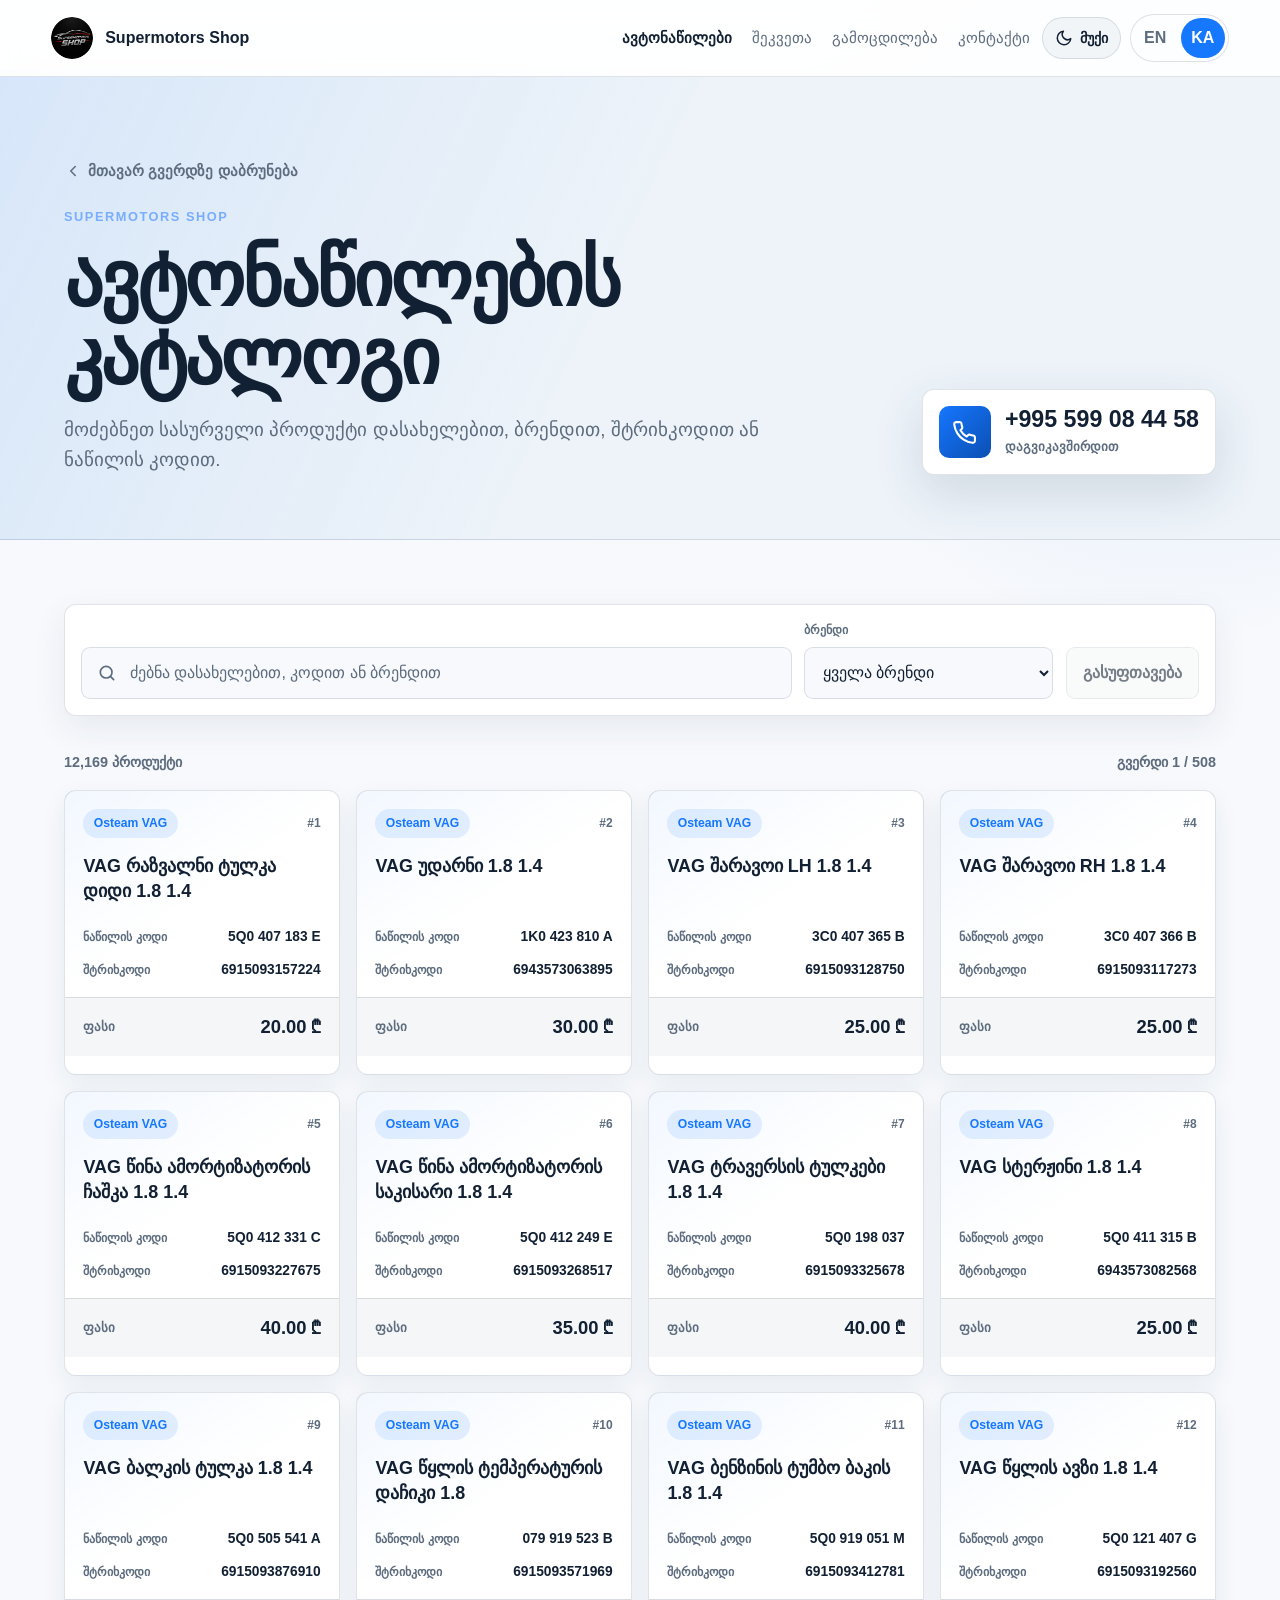
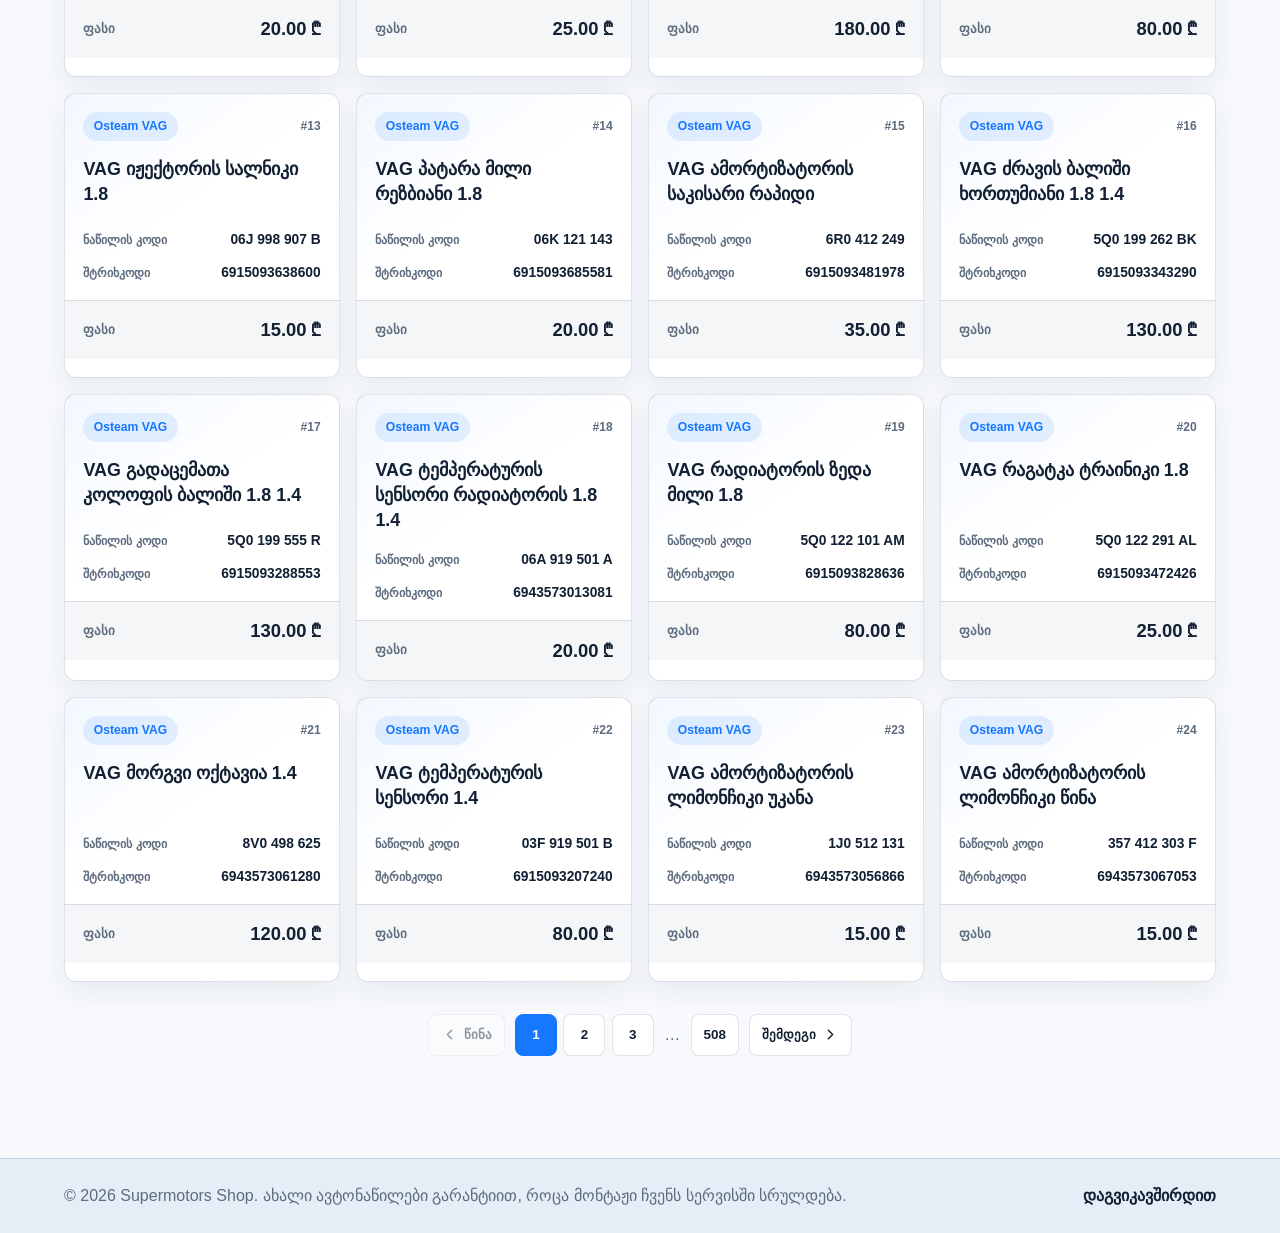
==== products.html @ 0eb0683d "Link service sections to products page" ====
<!DOCTYPE html>
<html lang="ka">
  <head>
    <meta charset="UTF-8" />
    <meta name="viewport" content="width=device-width, initial-scale=1.0" />
    <title>ავტონაწილები | Supermotors Shop</title>
    <meta
      name="description"
      content="Supermotors Shop-ის ავტონაწილების კატალოგი — მოძებნეთ პროდუქტი დასახელებით, ბრენდით, შტრიხკოდით ან ნაწილის კოდით."
    />
    <script>
      try {
        if (localStorage.getItem("supermotors-theme") === "dark") {
          document.documentElement.dataset.theme = "dark";
        }
      } catch (error) {
        // Bright mode remains the default when storage is unavailable.
      }
    </script>
    <link rel="stylesheet" href="style.css?v=8" />
    <link rel="stylesheet" href="products.css?v=1" />
    <link rel="icon" href="mnt/data/shop.png" />
  </head>
  <body class="products-body">
    <header class="site-header" aria-label="Primary navigation">
      <a class="brand" href="index.html#top" aria-label="Supermotors Shop home">
        <img src="mnt/data/shop.png" alt="Supermotors Shop logo" />
        <span>Supermotors Shop</span>
      </a>

      <nav class="nav-links" aria-label="Page sections">
        <a class="is-current" href="products.html" data-i18n="navServices" aria-current="page">Auto Parts</a>
        <a href="index.html#order" data-i18n="navOrder">How to Order</a>
        <a href="index.html#experience" data-i18n="navExperience">Experience</a>
        <a href="index.html#contact" data-i18n="navContact">Contact</a>
      </nav>

      <div class="header-controls">
        <button class="theme-toggle" type="button" aria-label="Switch to dark mode" aria-pressed="false">
          <svg class="theme-icon theme-icon-moon" aria-hidden="true" viewBox="0 0 24 24">
            <path d="M21 12.8A9 9 0 1 1 11.2 3a7 7 0 0 0 9.8 9.8Z" />
          </svg>
          <svg class="theme-icon theme-icon-sun" aria-hidden="true" viewBox="0 0 24 24">
            <circle cx="12" cy="12" r="4" />
            <path d="M12 2v2M12 20v2M4.93 4.93l1.42 1.42M17.66 17.66l1.41 1.41M2 12h2M20 12h2M4.93 19.07l1.42-1.41M17.66 6.34l1.41-1.41" />
          </svg>
          <span class="theme-toggle-label">Dark</span>
        </button>

        <div class="language-switcher" aria-label="Language switcher">
          <button class="lang-btn" type="button" data-lang="en" aria-pressed="false">EN</button>
          <button class="lang-btn is-active" type="button" data-lang="ka" aria-pressed="true">KA</button>
        </div>
      </div>
    </header>

    <main id="top" class="products-main">
      <section class="products-intro" aria-labelledby="products-title">
        <div class="products-intro-copy">
          <a class="products-back" href="index.html#top">
            <svg aria-hidden="true" viewBox="0 0 24 24">
              <path d="m15 18-6-6 6-6" />
            </svg>
            მთავარ გვერდზე დაბრუნება
          </a>
          <p class="section-kicker">Supermotors Shop</p>
          <h1 id="products-title">ავტონაწილების კატალოგი</h1>
          <p>მოძებნეთ სასურველი პროდუქტი დასახელებით, ბრენდით, შტრიხკოდით ან ნაწილის კოდით.</p>
        </div>

        <a class="catalog-summary" href="tel:+995599084458" aria-label="დარეკეთ ნომერზე +995 599 08 44 58">
          <span class="catalog-summary-icon">
            <svg aria-hidden="true" viewBox="0 0 24 24">
              <path d="M22 16.92v3a2 2 0 0 1-2.18 2 19.8 19.8 0 0 1-8.63-3.07 19.5 19.5 0 0 1-6-6A19.8 19.8 0 0 1 2.12 4.2 2 2 0 0 1 4.11 2h3a2 2 0 0 1 2 1.72c.13.96.36 1.9.68 2.8a2 2 0 0 1-.45 2.11L8.09 9.88a16 16 0 0 0 6 6l1.25-1.25a2 2 0 0 1 2.11-.45c.9.32 1.84.55 2.8.68A2 2 0 0 1 22 16.92Z" />
            </svg>
          </span>
          <span>
            <strong>+995 599 08 44 58</strong>
            <small>დაგვიკავშირდით</small>
          </span>
        </a>
      </section>

      <section class="catalog-section" aria-label="ავტონაწილების სია">
        <div class="catalog-toolbar">
          <label class="catalog-search" for="product-search">
            <svg aria-hidden="true" viewBox="0 0 24 24">
              <circle cx="11" cy="11" r="7" />
              <path d="m20 20-4-4" />
            </svg>
            <input
              id="product-search"
              type="search"
              placeholder="ძებნა დასახელებით, კოდით ან ბრენდით"
              autocomplete="off"
              disabled
            />
          </label>

          <label class="catalog-filter" for="brand-filter">
            <span>ბრენდი</span>
            <select id="brand-filter" disabled>
              <option value="">ყველა ბრენდი</option>
            </select>
          </label>

          <button id="clear-filters" class="clear-filters" type="button" disabled>გასუფთავება</button>
        </div>

        <div id="catalog-error" class="catalog-message catalog-error" role="alert" hidden></div>

        <div class="catalog-results-bar">
          <p id="catalog-status" aria-live="polite">მარაგის ჩატვირთვა...</p>
          <p id="catalog-page-status"></p>
        </div>

        <div id="products-grid" class="products-grid" aria-live="polite" aria-busy="true"></div>

        <div id="catalog-empty" class="catalog-empty" hidden>
          <svg aria-hidden="true" viewBox="0 0 24 24">
            <circle cx="11" cy="11" r="7" />
            <path d="m20 20-4-4" />
          </svg>
          <h2>პროდუქტი ვერ მოიძებნა</h2>
          <p>შეცვალეთ საძიებო სიტყვა ან ბრენდის ფილტრი.</p>
        </div>

        <nav class="catalog-pagination" aria-label="კატალოგის გვერდები">
          <button id="previous-page" type="button" disabled>
            <svg aria-hidden="true" viewBox="0 0 24 24"><path d="m15 18-6-6 6-6" /></svg>
            წინა
          </button>
          <div id="page-numbers" class="page-numbers"></div>
          <button id="next-page" type="button" disabled>
            შემდეგი
            <svg aria-hidden="true" viewBox="0 0 24 24"><path d="m9 18 6-6-6-6" /></svg>
          </button>
        </nav>
      </section>
    </main>

    <footer class="site-footer products-footer">
      <p>&copy; <span id="year"></span> Supermotors Shop. <span data-i18n="footerText">Brand new auto parts with guarantee when installed by our service.</span></p>
      <a href="tel:+995599084458" data-i18n="callNow">Call for Parts</a>
    </footer>

    <a class="mobile-call-bar" href="tel:+995599084458">
      <svg aria-hidden="true" viewBox="0 0 24 24">
        <path d="M22 16.92v3a2 2 0 0 1-2.18 2 19.8 19.8 0 0 1-8.63-3.07 19.5 19.5 0 0 1-6-6A19.8 19.8 0 0 1 2.12 4.2 2 2 0 0 1 4.11 2h3a2 2 0 0 1 2 1.72c.13.96.36 1.9.68 2.8a2 2 0 0 1-.45 2.11L8.09 9.88a16 16 0 0 0 6 6l1.25-1.25a2 2 0 0 1 2.11-.45c.9.32 1.84.55 2.8.68A2 2 0 0 1 22 16.92Z" />
      </svg>
      <span data-i18n="stickyCall">Call Supermotors Shop</span>
    </a>

    <script src="script.js?v=15"></script>
    <script src="vendor/xlsx.full.min.js"></script>
    <script src="products.js?v=3"></script>
  </body>
</html>
---- style.css ----
:root {
  color-scheme: light;
  --bg: #f7f9fc;
  --bg-soft: #edf3f9;
  --panel: #ffffff;
  --panel-light: #e3ebf5;
  --text: #122033;
  --muted: #5d6c7e;
  --line: rgba(19, 43, 72, 0.13);
  --header-bg: rgba(255, 255, 255, 0.88);
  --surface-subtle: rgba(19, 43, 72, 0.045);
  --surface-raised: rgba(255, 255, 255, 0.92);
  --service-card-top: rgba(255, 255, 255, 0.98);
  --service-card-bottom: rgba(236, 242, 249, 0.96);
  --order-gradient-top: rgba(247, 249, 252, 0.98);
  --order-gradient-bottom: rgba(231, 238, 247, 0.98);
  --contact-gradient-top: rgba(247, 249, 252, 0.65);
  --contact-gradient-bottom: #edf3f9;
  --footer-bg: #e5edf6;
  --blue: #1677ff;
  --blue-dark: #0b4fb3;
  --red: #e21d2f;
  --white: #ffffff;
  --shadow: 0 18px 50px rgba(34, 57, 84, 0.14);
}

:root[data-theme="dark"] {
  color-scheme: dark;
  --bg: #08111d;
  --bg-soft: #101b2a;
  --panel: #142235;
  --panel-light: #1c2f48;
  --text: #f5f8fc;
  --muted: #aeb9c7;
  --line: rgba(255, 255, 255, 0.12);
  --header-bg: rgba(8, 17, 29, 0.86);
  --surface-subtle: rgba(255, 255, 255, 0.055);
  --surface-raised: rgba(255, 255, 255, 0.06);
  --service-card-top: rgba(28, 47, 72, 0.9);
  --service-card-bottom: rgba(16, 27, 42, 0.95);
  --order-gradient-top: rgba(8, 17, 29, 0.98);
  --order-gradient-bottom: rgba(16, 27, 42, 0.98);
  --contact-gradient-top: rgba(8, 17, 29, 0.6);
  --contact-gradient-bottom: rgba(8, 17, 29, 1);
  --footer-bg: #050a12;
  --shadow: 0 18px 50px rgba(0, 0, 0, 0.3);
}

* {
  box-sizing: border-box;
}

html {
  scroll-behavior: smooth;
}

body {
  margin: 0;
  overflow-x: hidden;
  background: var(--bg);
  color: var(--text);
  font-family: Inter, "Noto Sans Georgian", "Segoe UI", Arial, sans-serif;
  line-height: 1.6;
  transition: background-color 220ms ease, color 220ms ease;
}

img,
video {
  display: block;
  max-width: 100%;
}

a {
  color: inherit;
  text-decoration: none;
}

svg {
  fill: none;
  stroke: currentColor;
  stroke-linecap: round;
  stroke-linejoin: round;
  stroke-width: 2;
}

.site-header {
  position: fixed;
  top: 0;
  left: 0;
  right: 0;
  z-index: 20;
  display: grid;
  grid-template-columns: 1fr auto;
  gap: 0.75rem;
  align-items: center;
  padding: 0.85rem clamp(1rem, 4vw, 4rem);
  background: var(--header-bg);
  border-bottom: 1px solid var(--line);
  backdrop-filter: blur(18px);
}

.brand {
  display: inline-flex;
  align-items: center;
  gap: 0.75rem;
  min-width: 0;
  font-weight: 800;
  letter-spacing: 0;
}

.brand img {
  width: 42px;
  height: 42px;
  border-radius: 50%;
  object-fit: cover;
}

.brand span {
  overflow: hidden;
  text-overflow: ellipsis;
  white-space: nowrap;
}

.nav-links {
  display: none;
  align-items: center;
  gap: 1.25rem;
  color: var(--muted);
  font-size: 0.95rem;
}

.nav-links a:hover,
.nav-links a:focus-visible {
  color: var(--text);
}

.header-controls {
  display: inline-flex;
  align-items: center;
  justify-content: flex-end;
  gap: 0.55rem;
}

.theme-toggle {
  display: inline-flex;
  min-height: 42px;
  align-items: center;
  justify-content: center;
  gap: 0.45rem;
  border: 1px solid var(--line);
  border-radius: 999px;
  padding: 0.45rem 0.75rem;
  background: var(--surface-subtle);
  color: var(--text);
  cursor: pointer;
  font: inherit;
  font-size: 0.88rem;
  font-weight: 850;
}

.theme-toggle:hover,
.theme-toggle:focus-visible {
  border-color: rgba(22, 119, 255, 0.5);
  background: rgba(22, 119, 255, 0.1);
}

.theme-icon {
  width: 18px;
  height: 18px;
}

.theme-icon-sun {
  display: none;
}

:root[data-theme="dark"] .theme-icon-moon {
  display: none;
}

:root[data-theme="dark"] .theme-icon-sun {
  display: block;
}

.language-switcher {
  display: inline-flex;
  align-items: center;
  gap: 0.25rem;
  padding: 0.2rem;
  border: 1px solid var(--line);
  border-radius: 999px;
  background: rgba(255, 255, 255, 0.06);
}

.lang-btn {
  min-width: 42px;
  border: 0;
  border-radius: 999px;
  padding: 0.45rem 0.65rem;
  color: var(--muted);
  background: transparent;
  cursor: pointer;
  font: inherit;
  font-weight: 800;
}

.lang-btn.is-active {
  color: var(--white);
  background: var(--blue);
}

.hero {
  position: relative;
  min-height: 100svh;
  overflow: hidden;
  background: #05080d url("mnt/data/cover%20shop.png") center / cover no-repeat;
}

.hero-video,
.hero-overlay {
  position: absolute;
  inset: 0;
  width: 100%;
  height: 100%;
}

.hero-video {
  object-fit: cover;
  opacity: 0;
  filter: saturate(1.12) contrast(1.08) brightness(0.95);
  transition: opacity 300ms ease;
}

.hero-video.is-ready {
  opacity: 0.82;
}

.hero-overlay {
  background:
    linear-gradient(90deg, rgba(5, 10, 18, 0.88) 0%, rgba(5, 10, 18, 0.64) 40%, rgba(5, 10, 18, 0.16) 72%, rgba(5, 10, 18, 0.08) 100%),
    linear-gradient(180deg, rgba(5, 10, 18, 0.34) 0%, rgba(5, 10, 18, 0.08) 48%, rgba(5, 10, 18, 0.72) 100%);
}

.hero-content {
  position: relative;
  z-index: 1;
  display: grid;
  gap: 2rem;
  align-items: end;
  min-height: 100svh;
  padding: 7.5rem clamp(1rem, 5vw, 5rem) 3rem;
}

.hero-copy {
  max-width: 820px;
  text-shadow: 0 2px 22px rgba(0, 0, 0, 0.62);
}

.eyebrow,
.section-kicker {
  margin: 0 0 0.75rem;
  color: #78adff;
  font-size: 0.8rem;
  font-weight: 900;
  letter-spacing: 0.12em;
  text-transform: uppercase;
}

h2,
h3,
p {
  overflow-wrap: anywhere;
}

.hero-title {
  display: grid;
  gap: 0.12em;
  margin: 0;
  max-width: min-content;
  line-height: 0.86;
  font-weight: 950;
  letter-spacing: 0;
}

.hero-title-main,
.hero-title-sub {
  display: block;
  white-space: nowrap;
}

.hero-title-main {
  color: var(--white);
  font-size: clamp(2.55rem, 9.2vw, 7rem);
  text-transform: uppercase;
}

.hero-title-sub {
  color: #dbe8f8;
  font-size: clamp(2.3rem, 8.4vw, 6rem);
  text-transform: lowercase;
}

h2 {
  margin: 0;
  font-size: clamp(2rem, 5vw, 3.6rem);
  line-height: 1.05;
  letter-spacing: 0;
}

h3 {
  margin: 0;
  font-size: 1.1rem;
  line-height: 1.25;
}

.headline {
  max-width: 720px;
  margin: 1rem 0 0;
  color: var(--white);
  font-size: clamp(1.3rem, 4vw, 2.1rem);
  font-weight: 750;
  line-height: 1.25;
}

.hero-note {
  max-width: 700px;
  margin: 1.15rem 0 0;
  color: #d7e4f5;
  font-size: clamp(1.02rem, 2.5vw, 1.22rem);
  font-weight: 650;
  line-height: 1.55;
}

.hero-trust {
  display: flex;
  flex-wrap: wrap;
  gap: 0.65rem;
  margin-top: 1.35rem;
}

.hero-trust span {
  display: inline-flex;
  align-items: center;
  min-height: 38px;
  border: 1px solid rgba(255, 255, 255, 0.24);
  border-radius: 999px;
  padding: 0.45rem 0.8rem;
  background: rgba(255, 255, 255, 0.1);
  color: var(--white);
  font-size: 0.88rem;
  font-weight: 850;
  backdrop-filter: blur(12px);
}

.hero-actions {
  display: flex;
  flex-wrap: wrap;
  gap: 0.85rem;
  margin-top: 2rem;
}

.button {
  display: inline-flex;
  min-height: 52px;
  align-items: center;
  justify-content: center;
  gap: 0.55rem;
  border-radius: 8px;
  padding: 0.85rem 1.15rem;
  font-weight: 900;
  box-shadow: var(--shadow);
}

.button svg {
  width: 20px;
  height: 20px;
}

.button-primary {
  background: linear-gradient(135deg, var(--red), #ff4b4b);
  color: var(--white);
}

.button-secondary {
  border: 1px solid var(--line);
  background: var(--surface-raised);
  color: var(--text);
}

.hero .button-secondary {
  border-color: rgba(255, 255, 255, 0.3);
  background: rgba(255, 255, 255, 0.1);
  color: var(--white);
}

.button-message {
  border: 1px solid rgba(38, 166, 91, 0.5);
  background: rgba(38, 166, 91, 0.2);
  color: var(--white);
}

.button:hover,
.button:focus-visible,
.contact-row:hover,
.contact-row:focus-visible {
  transform: translateY(-2px);
}

.reveal-on-scroll {
  opacity: 0;
  transform: translate3d(0, 34px, 0);
  transition:
    opacity 700ms ease,
    transform 700ms cubic-bezier(0.2, 0.8, 0.2, 1);
  transition-delay: var(--reveal-delay, 0ms);
  will-change: opacity, transform;
}

.reveal-on-scroll.reveal-left {
  transform: translate3d(-38px, 0, 0);
}

.reveal-on-scroll.reveal-right {
  transform: translate3d(38px, 0, 0);
}

.reveal-on-scroll.reveal-scale {
  transform: translate3d(0, 24px, 0) scale(0.96);
}

.reveal-on-scroll.is-visible {
  opacity: 1;
  transform: translate3d(0, 0, 0) scale(1);
}

.hero-card {
  width: min(100%, 360px);
  padding: 1.25rem;
  border: 1px solid var(--line);
  border-radius: 8px;
  background: rgba(8, 17, 29, 0.64);
  box-shadow: var(--shadow);
  backdrop-filter: blur(10px);
}

.hero-card img {
  width: 92px;
  height: 92px;
  margin-bottom: 1rem;
  border-radius: 50%;
  object-fit: cover;
}

.hero-card p {
  margin: 0 0 0.35rem;
  color: #c2cfde;
}

.hero-card a {
  color: var(--white);
  font-size: 1.35rem;
  font-weight: 900;
}

.section {
  padding: clamp(4rem, 9vw, 7rem) clamp(1rem, 5vw, 5rem);
}

.section-heading {
  max-width: 760px;
  margin-bottom: 2rem;
}

.section-heading p:last-child,
.experience-copy p {
  color: var(--muted);
  font-size: 1.08rem;
}

.section-title-link {
  color: inherit;
  text-decoration: none;
}

.section-title-link:hover,
.section-title-link:focus-visible {
  color: var(--blue);
}

.services-section {
  background:
    radial-gradient(circle at top right, rgba(22, 119, 255, 0.15), transparent 35%),
    var(--bg);
}

.service-grid {
  display: grid;
  grid-template-columns: 1fr;
  gap: 1rem;
}

.service-card {
  display: grid;
  gap: 0.85rem;
  align-content: start;
  min-height: 210px;
  padding: 1.25rem;
  border: 1px solid var(--line);
  border-radius: 8px;
  background: linear-gradient(180deg, var(--service-card-top), var(--service-card-bottom));
  box-shadow: 0 12px 30px rgba(34, 57, 84, 0.06);
  color: inherit;
  text-decoration: none;
  transition: border-color 180ms ease, box-shadow 180ms ease, transform 180ms ease;
}

.service-card:hover,
.service-card:focus-visible {
  border-color: rgba(22, 119, 255, 0.48);
  box-shadow: 0 18px 38px rgba(34, 57, 84, 0.14);
  transform: translateY(-3px);
}

.service-card:last-child {
  border-color: rgba(226, 29, 47, 0.5);
  background:
    linear-gradient(135deg, rgba(226, 29, 47, 0.22), transparent 42%),
    linear-gradient(180deg, var(--service-card-top), var(--service-card-bottom));
}

.service-card p {
  margin: 0;
  color: var(--muted);
}

.popular-parts {
  display: grid;
  gap: 0.9rem;
  margin-top: 1.25rem;
  padding: 1rem;
  border: 1px solid var(--line);
  border-radius: 8px;
  background: var(--surface-subtle);
}

.popular-parts > span {
  color: var(--text);
  font-size: 0.9rem;
  font-weight: 900;
}

.popular-parts ul {
  display: flex;
  flex-wrap: wrap;
  gap: 0.6rem;
  margin: 0;
  padding: 0;
  list-style: none;
}

.popular-parts li {
  display: inline-flex;
  align-items: center;
  min-height: 36px;
  border: 1px solid var(--line);
  border-radius: 999px;
  padding: 0.35rem 0.75rem;
  background: var(--surface-raised);
  color: var(--text);
  font-size: 0.9rem;
  font-weight: 800;
}

.order-section {
  background:
    linear-gradient(180deg, var(--order-gradient-top), var(--order-gradient-bottom)),
    var(--bg-soft);
}

.order-layout {
  display: grid;
  gap: 1.25rem;
}

.order-steps {
  display: grid;
  gap: 0.85rem;
}

.order-step {
  display: grid;
  grid-template-columns: auto 1fr;
  gap: 1rem;
  align-items: start;
  padding: 1rem;
  border: 1px solid var(--line);
  border-radius: 8px;
  background: var(--surface-subtle);
}

.order-step > span {
  display: inline-grid;
  width: 42px;
  height: 42px;
  place-items: center;
  border-radius: 50%;
  background: var(--red);
  color: var(--white);
  font-weight: 950;
}

.order-step p,
.request-panel p,
.guarantee-note p {
  margin: 0;
  color: var(--muted);
}

.request-panel {
  display: grid;
  gap: 1rem;
  align-content: start;
  padding: 1.25rem;
  border: 1px solid rgba(226, 29, 47, 0.4);
  border-radius: 8px;
  background:
    linear-gradient(135deg, rgba(226, 29, 47, 0.18), transparent 42%),
    var(--panel);
  box-shadow: var(--shadow);
}

.request-panel h3 {
  font-size: clamp(1.35rem, 3vw, 2rem);
}

.request-actions {
  display: flex;
  flex-wrap: wrap;
  gap: 0.75rem;
}

.guarantee-note {
  display: grid;
  grid-template-columns: auto 1fr;
  gap: 0.9rem;
  align-items: center;
  padding-top: 1rem;
  border-top: 1px solid var(--line);
}

.icon-wrap,
.contact-icon {
  display: inline-grid;
  width: 48px;
  height: 48px;
  place-items: center;
  border-radius: 8px;
  color: #dbe9ff;
  background: linear-gradient(135deg, var(--blue), var(--blue-dark));
}

.icon-wrap svg,
.contact-icon svg {
  width: 24px;
  height: 24px;
}

.experience-section {
  display: grid;
  gap: 2rem;
  align-items: center;
  padding: clamp(4rem, 9vw, 7rem) clamp(1rem, 5vw, 5rem);
  background: var(--bg-soft);
}

.experience-media {
  overflow: hidden;
  border: 1px solid var(--line);
  border-radius: 8px;
  box-shadow: var(--shadow);
}

.experience-media img {
  width: 100%;
  min-height: 260px;
  object-fit: cover;
}

.experience-copy {
  max-width: 680px;
}

.experience-stats {
  display: grid;
  grid-template-columns: 1fr;
  gap: 0.85rem;
  margin-top: 1.6rem;
}

.experience-stats span {
  display: grid;
  gap: 0.15rem;
  padding: 1rem;
  border: 1px solid var(--line);
  border-radius: 8px;
  background: var(--surface-raised);
}

.experience-stats strong {
  color: var(--text);
  font-size: clamp(1.45rem, 4vw, 2rem);
  line-height: 1;
}

.experience-stats small {
  color: var(--muted);
  font-size: 0.88rem;
  font-weight: 800;
}

.contact-section {
  background:
    linear-gradient(180deg, var(--contact-gradient-top), var(--contact-gradient-bottom)),
    var(--bg);
}

.contact-layout {
  display: grid;
  gap: 1.25rem;
}

.contact-panel {
  display: grid;
  gap: 0.85rem;
}

.contact-row {
  display: grid;
  grid-template-columns: auto 1fr;
  gap: 1rem;
  align-items: center;
  min-height: 86px;
  padding: 1rem;
  border: 1px solid var(--line);
  border-radius: 8px;
  background: var(--panel);
  transition: transform 180ms ease, border-color 180ms ease;
}

.contact-row strong,
.contact-row small {
  display: block;
}

.contact-row small {
  color: var(--muted);
  font-size: 0.95rem;
}

.map-panel {
  position: relative;
  min-height: 360px;
  overflow: hidden;
  border: 1px solid var(--line);
  border-radius: 8px;
  background: var(--panel-light);
}

.map-note {
  position: absolute;
  top: 1rem;
  left: 1rem;
  right: 1rem;
  z-index: 1;
  padding: 0.75rem 1rem;
  border: 1px solid rgba(255, 255, 255, 0.18);
  border-radius: 8px;
  background: rgba(8, 17, 29, 0.88);
  color: var(--white);
  font-size: 0.92rem;
  font-weight: 800;
}

.map-panel iframe {
  width: 100%;
  height: 100%;
  min-height: 360px;
  border: 0;
  filter: saturate(0.85) contrast(1.05);
}

.site-footer {
  display: flex;
  flex-direction: column;
  gap: 0.75rem;
  align-items: flex-start;
  justify-content: space-between;
  padding: 1.5rem clamp(1rem, 5vw, 5rem);
  border-top: 1px solid var(--line);
  background: var(--footer-bg);
  color: var(--muted);
}

.site-footer p {
  margin: 0;
}

.site-footer a {
  color: var(--text);
  font-weight: 900;
}

.quick-request-fab {
  position: fixed;
  right: 1rem;
  bottom: 1rem;
  z-index: 25;
  display: inline-flex;
  min-height: 52px;
  align-items: center;
  justify-content: center;
  gap: 0.5rem;
  border: 1px solid rgba(38, 166, 91, 0.45);
  border-radius: 999px;
  padding: 0.75rem 1rem;
  background: #159447;
  color: var(--white);
  box-shadow: var(--shadow);
  font-weight: 900;
}

.quick-request-fab svg,
.mobile-call-bar svg {
  width: 20px;
  height: 20px;
}

.mobile-call-bar {
  position: fixed;
  left: 1rem;
  right: 1rem;
  bottom: 1rem;
  z-index: 26;
  display: none;
  min-height: 54px;
  align-items: center;
  justify-content: center;
  gap: 0.55rem;
  border-radius: 8px;
  background: linear-gradient(135deg, var(--red), #ff4b4b);
  color: var(--white);
  box-shadow: var(--shadow);
  font-weight: 950;
}

@media (min-width: 720px) {
  .site-header {
    grid-template-columns: 1fr auto auto;
  }

  .nav-links {
    display: flex;
  }

  .hero-content {
    grid-template-columns: minmax(0, 1fr) auto;
  }

  .service-grid {
    grid-template-columns: repeat(2, minmax(0, 1fr));
  }

  .service-card-wide {
    grid-column: span 2;
  }

  .contact-layout {
    grid-template-columns: minmax(280px, 0.8fr) minmax(0, 1.2fr);
  }

  .order-layout {
    grid-template-columns: minmax(0, 1fr) minmax(320px, 0.78fr);
  }

  .experience-stats {
    grid-template-columns: repeat(3, minmax(0, 1fr));
  }

  .site-footer {
    flex-direction: row;
    align-items: center;
  }
}

@media (min-width: 1040px) {
  .service-grid {
    grid-template-columns: repeat(3, minmax(0, 1fr));
  }

  .service-card-wide {
    grid-column: span 2;
  }

  .experience-section {
    grid-template-columns: minmax(0, 1.15fr) minmax(360px, 0.85fr);
  }
}

@media (max-width: 560px) {
  .site-header {
    grid-template-columns: minmax(0, 1fr) auto;
    gap: 0.6rem;
    padding: 0.75rem 1rem;
  }

  .brand img {
    width: 36px;
    height: 36px;
  }

  .brand span {
    font-size: 0.95rem;
  }

  .language-switcher {
    justify-self: end;
  }

  .header-controls {
    gap: 0.35rem;
  }

  .theme-toggle {
    width: 38px;
    min-height: 38px;
    padding: 0;
  }

  .theme-toggle-label {
    position: absolute;
    width: 1px;
    height: 1px;
    overflow: hidden;
    clip: rect(0 0 0 0);
    white-space: nowrap;
  }

  .lang-btn {
    min-width: 36px;
    padding: 0.42rem 0.55rem;
  }

  .hero-title-main {
    font-size: clamp(2.05rem, 10vw, 2.75rem);
  }

  .hero-title-sub {
    font-size: clamp(1.95rem, 9vw, 2.55rem);
  }

  .headline {
    font-size: 1.1rem;
  }

  .hero-actions,
  .button {
    width: 100%;
  }

  .contact-row {
    grid-template-columns: 1fr;
  }

  .order-step,
  .guarantee-note {
    grid-template-columns: 1fr;
  }
}

@media (max-width: 719px) {
  body {
    padding-bottom: 5.4rem;
  }

  .hero-card {
    display: none;
  }

  .quick-request-fab {
    right: 1rem;
    bottom: 5.15rem;
    width: 52px;
    height: 52px;
    padding: 0;
  }

  .quick-request-fab span {
    position: absolute;
    width: 1px;
    height: 1px;
    overflow: hidden;
    clip: rect(0 0 0 0);
    white-space: nowrap;
  }

  .mobile-call-bar {
    display: inline-flex;
  }

  .reveal-on-scroll.reveal-left,
  .reveal-on-scroll.reveal-right {
    transform: translate3d(0, 28px, 0);
  }
}

@media (prefers-reduced-motion: reduce) {
  html {
    scroll-behavior: auto;
  }

  .hero-video {
    display: none;
  }

  .button,
  .contact-row,
  .reveal-on-scroll {
    transition: none;
  }

  .reveal-on-scroll {
    opacity: 1;
    transform: none;
  }
}
---- products.css ----
.products-body {
  min-height: 100vh;
  background:
    radial-gradient(circle at 92% 8%, rgba(22, 119, 255, 0.12), transparent 26rem),
    var(--bg);
}

.products-body .nav-links .is-current {
  color: var(--text);
  font-weight: 900;
}

.products-main {
  min-height: calc(100vh - 84px);
  padding-top: 70px;
}

.products-intro {
  display: grid;
  gap: 2rem;
  align-items: end;
  padding: clamp(3.5rem, 7vw, 6rem) clamp(1rem, 5vw, 5rem) clamp(2.5rem, 5vw, 4rem);
  border-bottom: 1px solid var(--line);
  background:
    linear-gradient(115deg, rgba(22, 119, 255, 0.1), transparent 48%),
    var(--bg-soft);
}

.products-intro-copy {
  max-width: 850px;
}

.products-back {
  display: inline-flex;
  align-items: center;
  gap: 0.4rem;
  margin-bottom: 1.5rem;
  color: var(--muted);
  font-size: 0.92rem;
  font-weight: 800;
}

.products-back:hover,
.products-back:focus-visible {
  color: var(--blue);
}

.products-back svg {
  width: 18px;
  height: 18px;
}

.products-intro h1 {
  margin: 0;
  max-width: 900px;
  font-size: clamp(2.25rem, 6vw, 5rem);
  line-height: 1.02;
  letter-spacing: -0.035em;
}

.products-intro-copy > p:last-child {
  max-width: 720px;
  margin: 1.15rem 0 0;
  color: var(--muted);
  font-size: clamp(1rem, 2vw, 1.18rem);
}

.catalog-summary {
  display: inline-grid;
  grid-template-columns: auto 1fr;
  gap: 0.9rem;
  align-items: center;
  width: min(100%, 330px);
  padding: 1rem;
  border: 1px solid var(--line);
  border-radius: 12px;
  background: var(--panel);
  box-shadow: var(--shadow);
  text-decoration: none;
  transition: border-color 180ms ease, box-shadow 180ms ease, transform 180ms ease;
}

.catalog-summary:hover,
.catalog-summary:focus-visible {
  border-color: rgba(22, 119, 255, 0.42);
  box-shadow: 0 18px 42px rgba(34, 57, 84, 0.16);
  transform: translateY(-2px);
}

.catalog-summary-icon {
  display: inline-grid;
  width: 52px;
  height: 52px;
  place-items: center;
  border-radius: 10px;
  background: linear-gradient(135deg, var(--blue), var(--blue-dark));
  color: var(--white);
}

.catalog-summary-icon svg {
  width: 25px;
  height: 25px;
}

.catalog-summary strong,
.catalog-summary small {
  display: block;
}

.catalog-summary strong {
  color: var(--text);
  font-size: 1.45rem;
  line-height: 1.1;
}

.catalog-summary small {
  margin-top: 0.2rem;
  color: var(--muted);
  font-size: 0.82rem;
  font-weight: 750;
}

.catalog-section {
  padding: clamp(2rem, 5vw, 4rem) clamp(1rem, 5vw, 5rem) clamp(4rem, 8vw, 7rem);
}

.catalog-toolbar {
  display: grid;
  gap: 0.8rem;
  align-items: end;
  padding: 1rem;
  border: 1px solid var(--line);
  border-radius: 12px;
  background: var(--panel);
  box-shadow: 0 12px 34px rgba(34, 57, 84, 0.08);
}

.catalog-search {
  position: relative;
  display: block;
}

.catalog-search svg {
  position: absolute;
  top: 50%;
  left: 1rem;
  width: 20px;
  height: 20px;
  color: var(--muted);
  transform: translateY(-50%);
  pointer-events: none;
}

.catalog-search input,
.catalog-filter select {
  width: 100%;
  min-height: 52px;
  border: 1px solid var(--line);
  border-radius: 9px;
  background: var(--bg);
  color: var(--text);
  font: inherit;
  outline: none;
}

.catalog-search input {
  padding: 0.75rem 1rem 0.75rem 3rem;
}

.catalog-search input::placeholder {
  color: var(--muted);
}

.catalog-search input:focus,
.catalog-filter select:focus {
  border-color: var(--blue);
  box-shadow: 0 0 0 3px rgba(22, 119, 255, 0.14);
}

.catalog-filter {
  display: grid;
  gap: 0.35rem;
}

.catalog-filter span {
  color: var(--muted);
  font-size: 0.78rem;
  font-weight: 850;
}

.catalog-filter select {
  padding: 0.7rem 2.5rem 0.7rem 0.85rem;
  cursor: pointer;
}

.clear-filters {
  min-height: 52px;
  border: 1px solid var(--line);
  border-radius: 9px;
  padding: 0.7rem 1rem;
  background: var(--surface-subtle);
  color: var(--text);
  cursor: pointer;
  font: inherit;
  font-weight: 850;
}

.clear-filters:hover:not(:disabled),
.clear-filters:focus-visible:not(:disabled) {
  border-color: var(--blue);
  color: var(--blue);
}

.clear-filters:disabled,
.catalog-toolbar input:disabled,
.catalog-toolbar select:disabled {
  cursor: not-allowed;
  opacity: 0.58;
}

.catalog-message {
  display: grid;
  gap: 0.35rem;
  margin-top: 1rem;
  border: 1px solid;
  border-radius: 10px;
  padding: 1rem;
}

.catalog-message[hidden] {
  display: none;
}

.catalog-message span {
  color: var(--muted);
}

.catalog-message code {
  font-family: Consolas, "Courier New", monospace;
  font-size: 0.9em;
}

.catalog-error {
  border-color: rgba(226, 29, 47, 0.42);
  background: rgba(226, 29, 47, 0.1);
  color: var(--text);
}

.catalog-results-bar {
  display: flex;
  gap: 1rem;
  align-items: center;
  justify-content: space-between;
  min-height: 54px;
  margin-top: 1.25rem;
}

.catalog-results-bar p {
  margin: 0;
  color: var(--muted);
  font-size: 0.9rem;
  font-weight: 800;
}

.products-grid {
  display: grid;
  grid-template-columns: repeat(auto-fill, minmax(min(100%, 270px), 1fr));
  gap: 1rem;
}

.product-card {
  display: grid;
  gap: 1rem;
  align-content: start;
  min-height: 285px;
  overflow: hidden;
  border: 1px solid var(--line);
  border-radius: 12px;
  padding: 1.15rem;
  background:
    linear-gradient(145deg, rgba(22, 119, 255, 0.055), transparent 42%),
    var(--panel);
  box-shadow: 0 10px 26px rgba(34, 57, 84, 0.07);
  transition: transform 180ms ease, border-color 180ms ease, box-shadow 180ms ease;
}

.product-card:hover {
  border-color: rgba(22, 119, 255, 0.34);
  box-shadow: 0 16px 36px rgba(34, 57, 84, 0.13);
  transform: translateY(-3px);
}

.product-card-top,
.product-card-bottom {
  display: flex;
  gap: 0.75rem;
  align-items: center;
  justify-content: space-between;
}

.product-brand {
  display: inline-flex;
  max-width: calc(100% - 54px);
  min-height: 29px;
  align-items: center;
  overflow: hidden;
  border-radius: 999px;
  padding: 0.25rem 0.65rem;
  background: rgba(22, 119, 255, 0.11);
  color: var(--blue);
  font-size: 0.76rem;
  font-weight: 900;
  text-overflow: ellipsis;
  white-space: nowrap;
}

.product-item-number {
  color: var(--muted);
  font-size: 0.75rem;
  font-weight: 800;
}

.product-name {
  min-height: 3.1em;
  font-size: 1.12rem;
  line-height: 1.4;
}

.product-details {
  display: grid;
  gap: 0.7rem;
  margin: 0;
}

.product-details > div {
  display: grid;
  grid-template-columns: minmax(90px, auto) minmax(0, 1fr);
  gap: 0.75rem;
  align-items: baseline;
}

.product-details dt {
  color: var(--muted);
  font-size: 0.76rem;
  font-weight: 800;
}

.product-details dd {
  margin: 0;
  overflow-wrap: anywhere;
  text-align: right;
  font-size: 0.86rem;
  font-weight: 800;
}

.product-card-bottom {
  align-self: end;
  margin: auto -1.15rem -1.15rem;
  border-top: 1px solid var(--line);
  padding: 0.9rem 1.15rem;
  background: var(--surface-subtle);
}

.product-price-label {
  color: var(--muted);
  font-size: 0.8rem;
  font-weight: 800;
}

.product-price {
  color: var(--text);
  font-size: 1.15rem;
}

.product-card-skeleton {
  min-height: 285px;
  border-color: transparent;
  background:
    linear-gradient(100deg, transparent 20%, rgba(255, 255, 255, 0.45) 45%, transparent 70%) 0 0 / 220% 100%,
    var(--panel-light);
  animation: catalog-loading 1.4s linear infinite;
}

:root[data-theme="dark"] .product-card-skeleton {
  background:
    linear-gradient(100deg, transparent 20%, rgba(255, 255, 255, 0.07) 45%, transparent 70%) 0 0 / 220% 100%,
    var(--panel);
}

@keyframes catalog-loading {
  to {
    background-position: -220% 0;
  }
}

.catalog-empty {
  place-items: center;
  min-height: 360px;
  border: 1px dashed var(--line);
  border-radius: 12px;
  padding: 3rem 1rem;
  text-align: center;
}

.catalog-empty:not([hidden]) {
  display: grid;
}

.catalog-empty svg {
  width: 44px;
  height: 44px;
  color: var(--muted);
}

.catalog-empty h2,
.catalog-empty p {
  margin: 0;
}

.catalog-empty p {
  color: var(--muted);
}

.catalog-pagination {
  display: flex;
  flex-wrap: wrap;
  gap: 0.65rem;
  align-items: center;
  justify-content: center;
  margin-top: 2rem;
}

.catalog-pagination button {
  display: inline-flex;
  min-width: 42px;
  min-height: 42px;
  align-items: center;
  justify-content: center;
  gap: 0.35rem;
  border: 1px solid var(--line);
  border-radius: 8px;
  padding: 0.5rem 0.75rem;
  background: var(--panel);
  color: var(--text);
  cursor: pointer;
  font: inherit;
  font-size: 0.84rem;
  font-weight: 850;
}

.catalog-pagination button:hover:not(:disabled),
.catalog-pagination button:focus-visible:not(:disabled),
.catalog-pagination button.is-current {
  border-color: var(--blue);
  background: var(--blue);
  color: var(--white);
}

.catalog-pagination button:disabled {
  cursor: not-allowed;
  opacity: 0.45;
}

.catalog-pagination svg {
  width: 17px;
  height: 17px;
}

.page-numbers {
  display: flex;
  gap: 0.4rem;
  align-items: center;
}

.page-separator {
  min-width: 24px;
  color: var(--muted);
  text-align: center;
}

.products-footer {
  margin-top: 0;
}

@media (min-width: 720px) {
  .products-intro {
    grid-template-columns: minmax(0, 1fr) auto;
  }

  .catalog-toolbar {
    grid-template-columns: minmax(260px, 1fr) minmax(190px, 0.35fr) auto;
  }
}

@media (max-width: 719px) {
  .products-main {
    padding-top: 62px;
  }

  .products-intro {
    padding-top: 2.6rem;
  }

  .catalog-summary {
    width: 100%;
  }

  .catalog-toolbar {
    padding: 0.8rem;
  }

  .catalog-results-bar {
    align-items: flex-start;
  }

  .product-card {
    min-height: 260px;
  }

  .page-numbers button:not(.is-current) {
    display: none;
  }
}

@media (prefers-reduced-motion: reduce) {
  .product-card,
  .product-card-skeleton {
    animation: none;
    transition: none;
  }
}
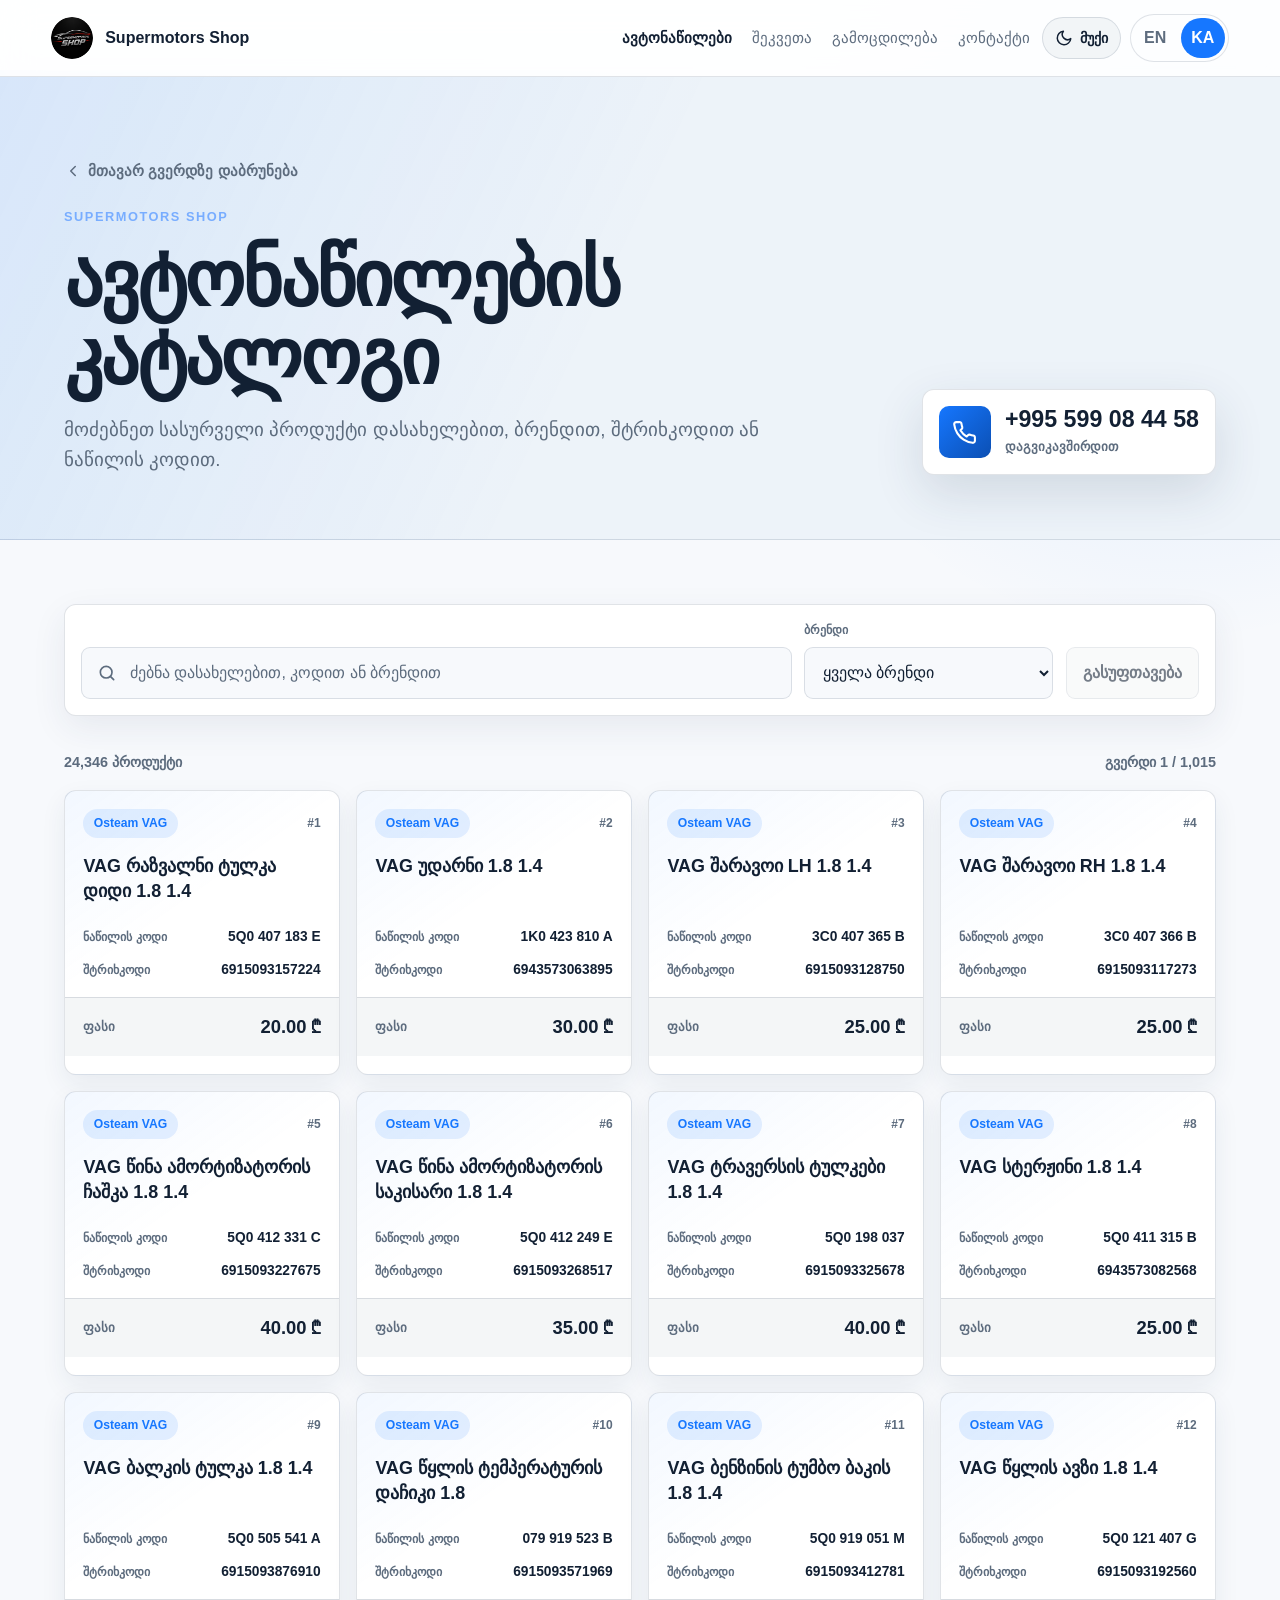
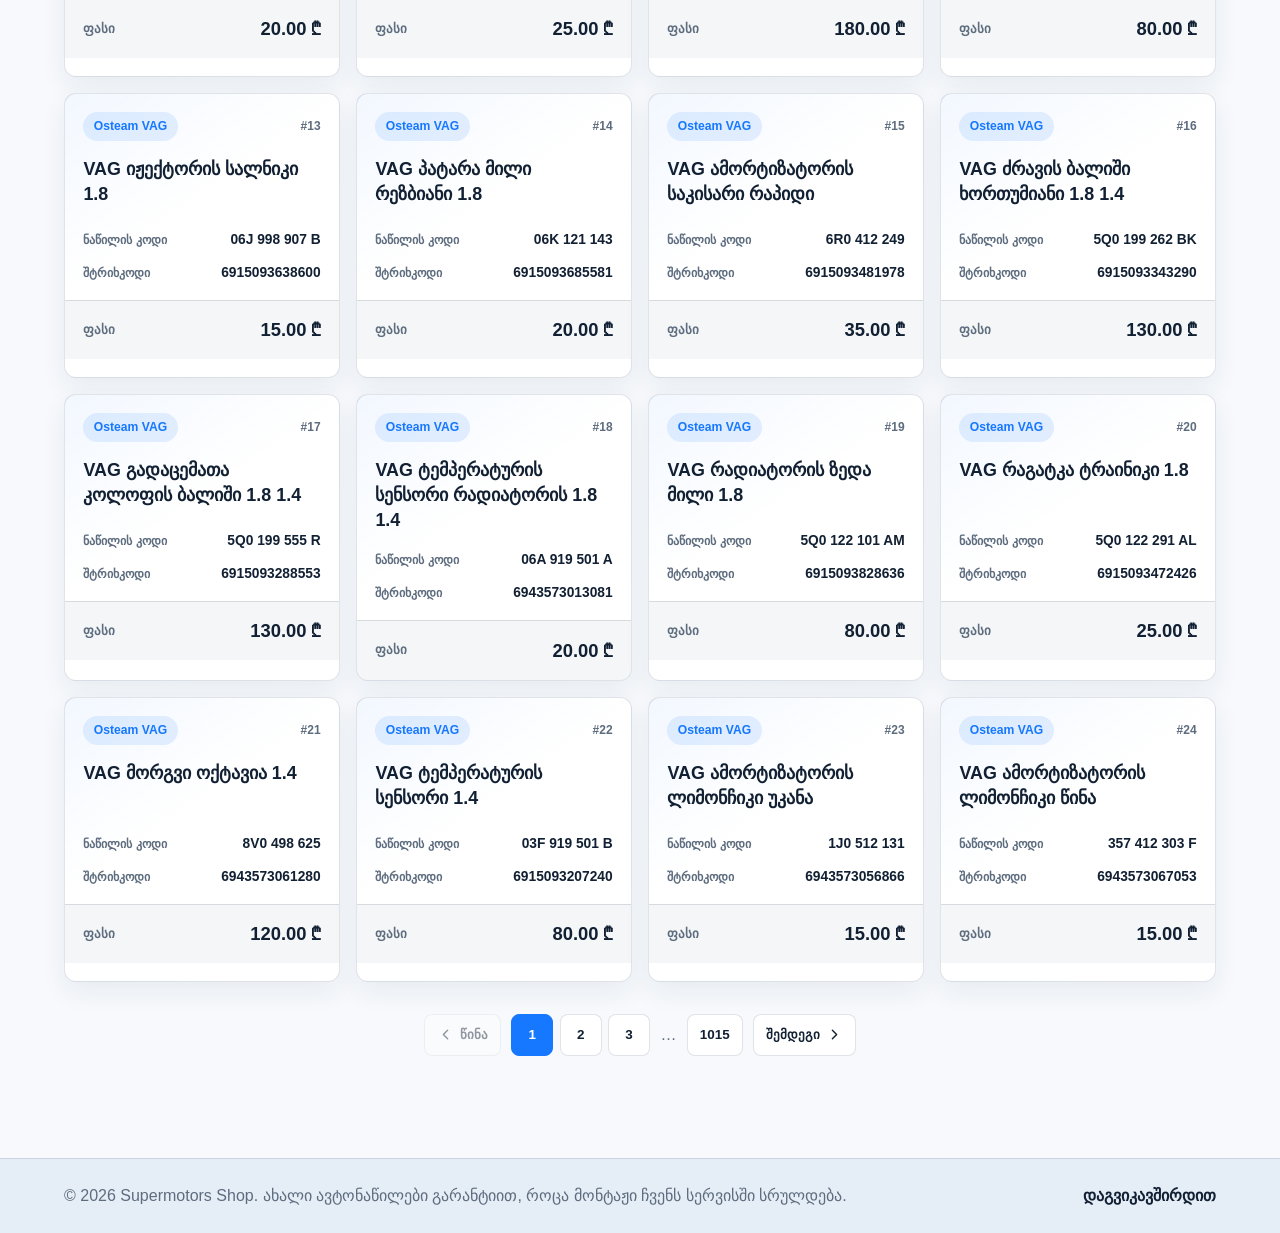
==== commit 27180adf: "Fix mobile header navigation" ====
--- a/products.html
+++ b/products.html
@@ -17,7 +17,7 @@
         // Bright mode remains the default when storage is unavailable.
       }
     </script>
-    <link rel="stylesheet" href="style.css?v=8" />
+    <link rel="stylesheet" href="style.css?v=9" />
     <link rel="stylesheet" href="products.css?v=1" />
     <link rel="icon" href="mnt/data/shop.png" />
   </head>
@@ -27,6 +27,8 @@
         <img src="mnt/data/shop.png" alt="Supermotors Shop logo" />
         <span>Supermotors Shop</span>
       </a>
+
+      <a class="mobile-products-link is-current" href="products.html" data-i18n="navServices" aria-current="page">Auto Parts</a>
 
       <nav class="nav-links" aria-label="Page sections">
         <a class="is-current" href="products.html" data-i18n="navServices" aria-current="page">Auto Parts</a>
--- a/style.css
+++ b/style.css
@@ -134,6 +134,10 @@
   color: var(--text);
 }
 
+.mobile-products-link {
+  display: none;
+}
+
 .header-controls {
   display: inline-flex;
   align-items: center;
@@ -907,7 +911,7 @@
 
 @media (max-width: 560px) {
   .site-header {
-    grid-template-columns: minmax(0, 1fr) auto;
+    grid-template-columns: auto minmax(0, 1fr) auto;
     gap: 0.6rem;
     padding: 0.75rem 1rem;
   }
@@ -918,7 +922,7 @@
   }
 
   .brand span {
-    font-size: 0.95rem;
+    display: none;
   }
 
   .language-switcher {
@@ -977,6 +981,35 @@
 }
 
 @media (max-width: 719px) {
+  .site-header {
+    grid-template-columns: auto minmax(0, 1fr) auto;
+  }
+
+  .mobile-products-link {
+    display: inline-flex;
+    min-height: 38px;
+    align-items: center;
+    justify-content: center;
+    justify-self: center;
+    border: 1px solid var(--line);
+    border-radius: 999px;
+    padding: 0.42rem 0.75rem;
+    background: var(--surface-subtle);
+    color: var(--text);
+    font-size: 0.78rem;
+    font-weight: 850;
+    line-height: 1;
+    white-space: nowrap;
+  }
+
+  .mobile-products-link:hover,
+  .mobile-products-link:focus-visible,
+  .mobile-products-link.is-current {
+    border-color: rgba(22, 119, 255, 0.5);
+    background: rgba(22, 119, 255, 0.12);
+    color: var(--blue);
+  }
+
   body {
     padding-bottom: 5.4rem;
   }
@@ -1012,6 +1045,39 @@
   }
 }
 
+@media (max-width: 360px) {
+  .site-header {
+    gap: 0.3rem;
+    padding: 0.6rem;
+  }
+
+  .brand img {
+    width: 32px;
+    height: 32px;
+  }
+
+  .mobile-products-link {
+    min-height: 34px;
+    padding-inline: 0.5rem;
+    font-size: 0.7rem;
+  }
+
+  .theme-toggle {
+    width: 34px;
+    min-height: 34px;
+  }
+
+  .language-switcher {
+    gap: 0;
+    padding: 0.12rem;
+  }
+
+  .lang-btn {
+    min-width: 30px;
+    padding-inline: 0.35rem;
+  }
+}
+
 @media (prefers-reduced-motion: reduce) {
   html {
     scroll-behavior: auto;
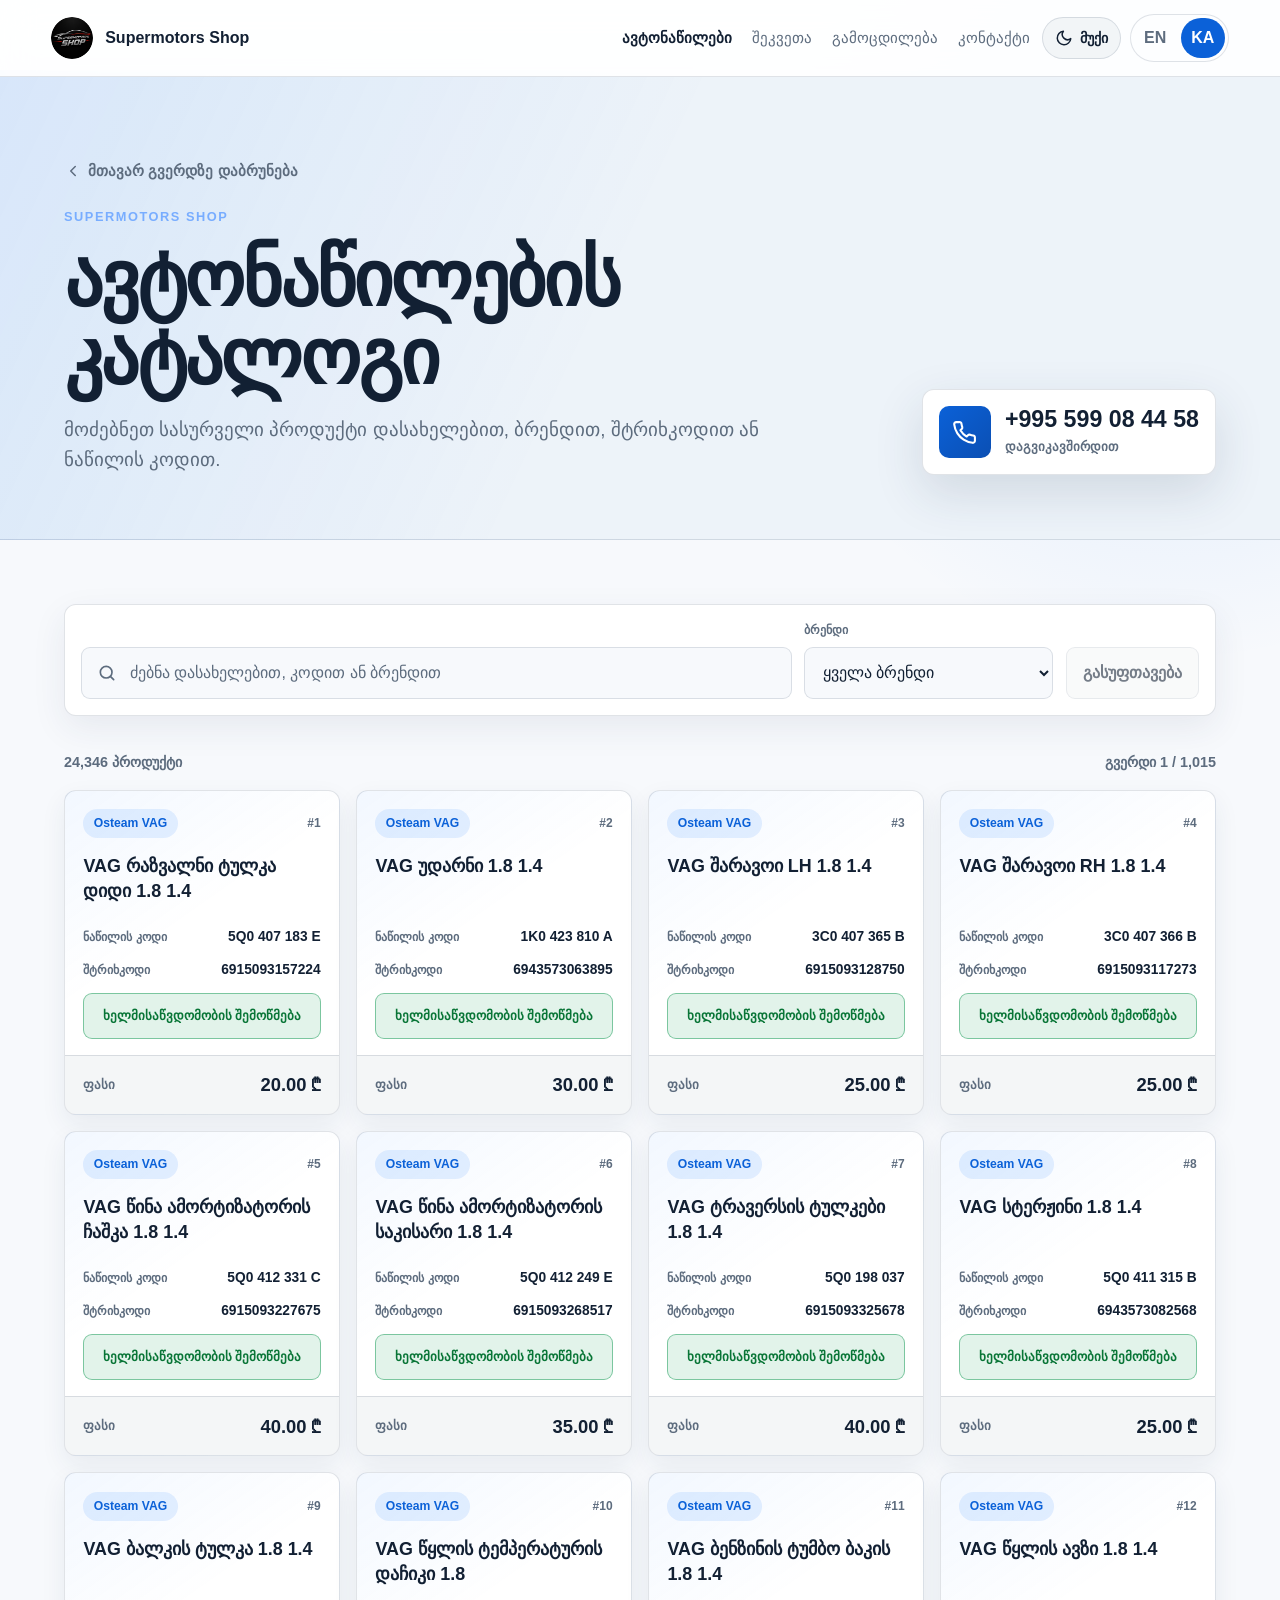
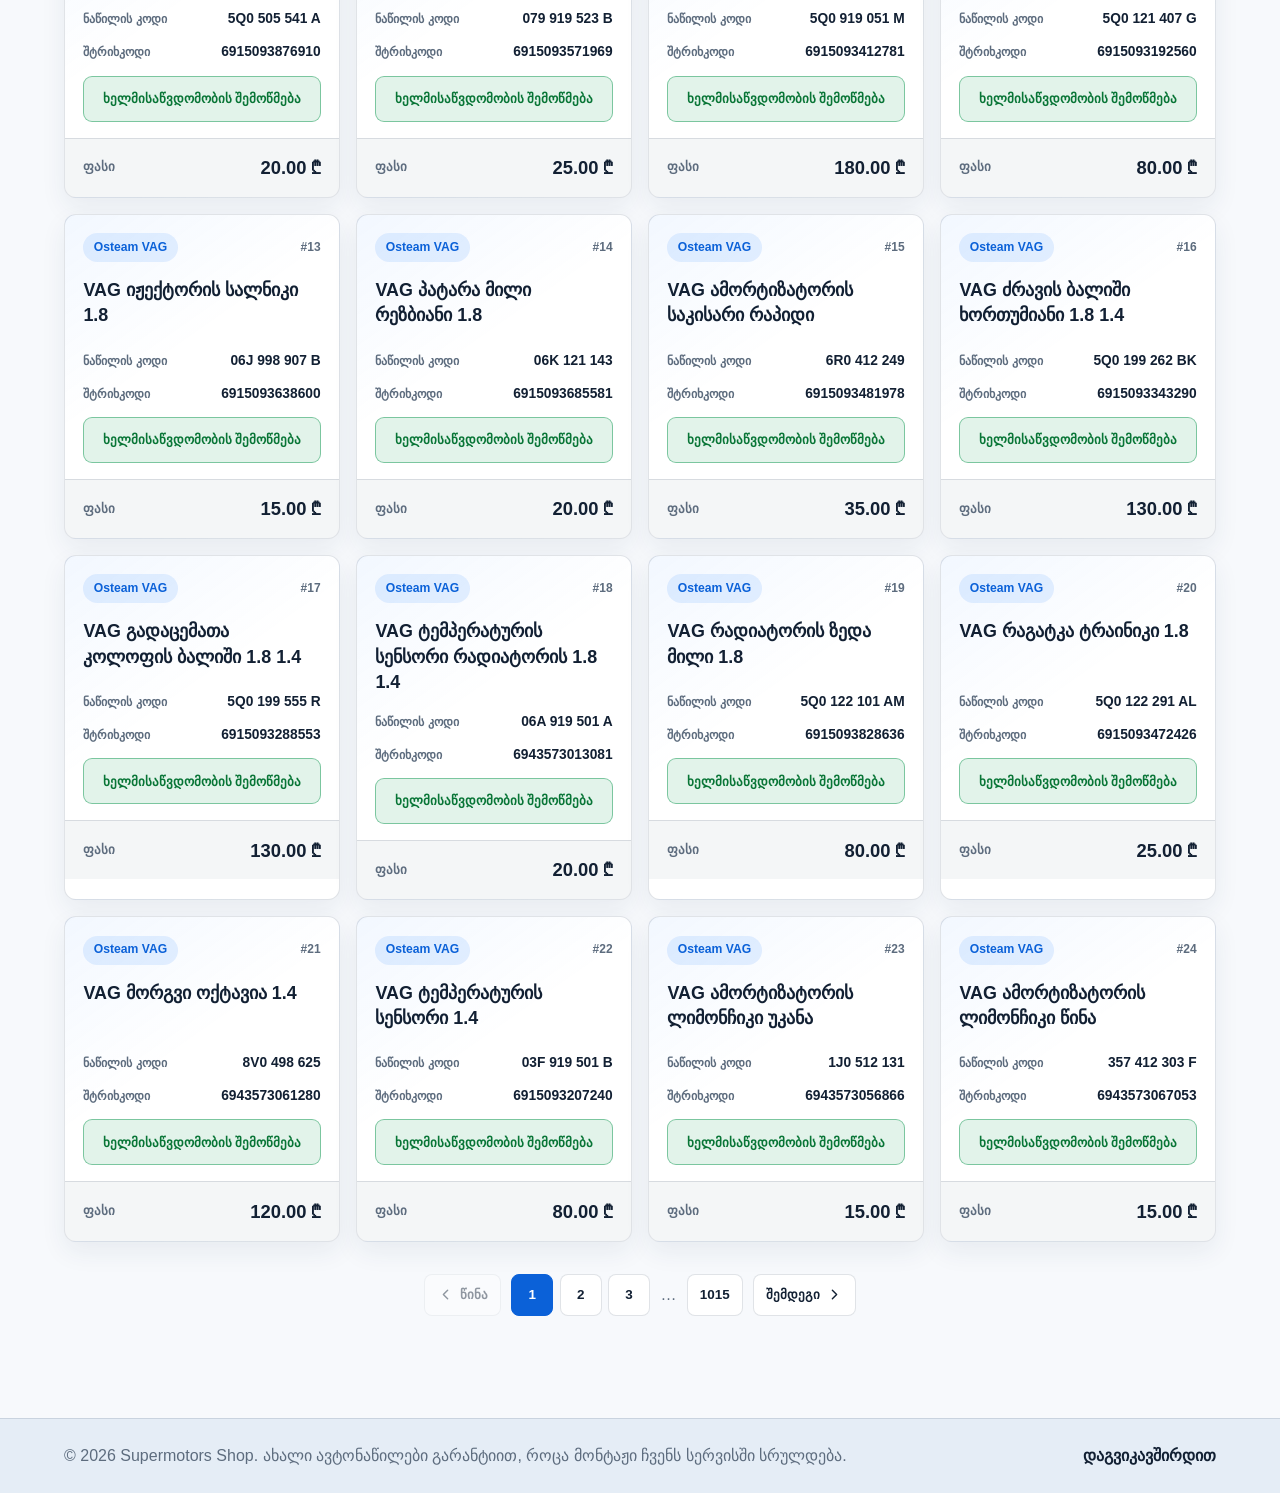
==== commit edf05b83: "Improve catalog accessibility, tracking, and WhatsApp availability flow" ====
--- a/products.html
+++ b/products.html
@@ -8,6 +8,20 @@
       name="description"
       content="Supermotors Shop-ის ავტონაწილების კატალოგი — მოძებნეთ პროდუქტი დასახელებით, ბრენდით, შტრიხკოდით ან ნაწილის კოდით."
     />
+    <!-- Google tag (gtag.js) -->
+    <script async src="https://www.googletagmanager.com/gtag/js?id=AW-18183969448"></script>
+    <script>
+      window.dataLayer = window.dataLayer || [];
+      function gtag(){dataLayer.push(arguments);}
+      gtag('js', new Date());
+      gtag('config', 'AW-18183969448');
+      function gtag_report_conversion() {
+        gtag('event', 'conversion', {
+          'send_to': 'AW-18183969448/gtrECLiO99AcEKi15d5D',
+          'transaction_id': ''
+        });
+      }
+    </script>
     <script>
       try {
         if (localStorage.getItem("supermotors-theme") === "dark") {
@@ -17,11 +31,13 @@
         // Bright mode remains the default when storage is unavailable.
       }
     </script>
-    <link rel="stylesheet" href="style.css?v=9" />
-    <link rel="stylesheet" href="products.css?v=1" />
+    <link rel="stylesheet" href="style.css?v=10" />
+    <link rel="stylesheet" href="products.css?v=2" />
     <link rel="icon" href="mnt/data/shop.png" />
   </head>
   <body class="products-body">
+    <a class="skip-link" href="#top" data-i18n="skipToContent">Skip to main content</a>
+
     <header class="site-header" aria-label="Primary navigation">
       <a class="brand" href="index.html#top" aria-label="Supermotors Shop home">
         <img src="mnt/data/shop.png" alt="Supermotors Shop logo" />
@@ -93,6 +109,7 @@
             <input
               id="product-search"
               type="search"
+              aria-label="ავტონაწილების ძებნა"
               placeholder="ძებნა დასახელებით, კოდით ან ბრენდით"
               autocomplete="off"
               disabled
@@ -116,7 +133,7 @@
           <p id="catalog-page-status"></p>
         </div>
 
-        <div id="products-grid" class="products-grid" aria-live="polite" aria-busy="true"></div>
+        <div id="products-grid" class="products-grid" aria-busy="true"></div>
 
         <div id="catalog-empty" class="catalog-empty" hidden>
           <svg aria-hidden="true" viewBox="0 0 24 24">
@@ -153,8 +170,8 @@
       <span data-i18n="stickyCall">Call Supermotors Shop</span>
     </a>
 
-    <script src="script.js?v=15"></script>
+    <script src="script.js?v=16"></script>
     <script src="vendor/xlsx.full.min.js"></script>
-    <script src="products.js?v=3"></script>
+    <script src="products.js?v=4"></script>
   </body>
 </html>
--- a/style.css
+++ b/style.css
@@ -17,7 +17,7 @@
   --contact-gradient-top: rgba(247, 249, 252, 0.65);
   --contact-gradient-bottom: #edf3f9;
   --footer-bg: #e5edf6;
-  --blue: #1677ff;
+  --blue: #0b61d8;
   --blue-dark: #0b4fb3;
   --red: #e21d2f;
   --white: #ffffff;
@@ -75,6 +75,24 @@
   text-decoration: none;
 }
 
+.skip-link {
+  position: fixed;
+  top: 0.75rem;
+  left: 0.75rem;
+  z-index: 100;
+  padding: 0.65rem 0.9rem;
+  border-radius: 8px;
+  background: var(--text);
+  color: var(--bg);
+  font-weight: 850;
+  transform: translateY(-160%);
+  transition: transform 160ms ease;
+}
+
+.skip-link:focus {
+  transform: translateY(0);
+}
+
 svg {
   fill: none;
   stroke: currentColor;
@@ -1087,6 +1105,10 @@
     display: none;
   }
 
+  .hero-video {
+    display: none;
+  }
+
   .button,
   .contact-row,
   .reveal-on-scroll {
--- a/products.css
+++ b/products.css
@@ -27,7 +27,12 @@
 }
 
 .products-intro-copy {
+  min-width: 0;
   max-width: 850px;
+}
+
+.products-intro > * {
+  min-width: 0;
 }
 
 .products-back {
@@ -111,6 +116,7 @@
   color: var(--text);
   font-size: 1.45rem;
   line-height: 1.1;
+  overflow-wrap: anywhere;
 }
 
 .catalog-summary small {
@@ -361,6 +367,34 @@
   background: var(--surface-subtle);
 }
 
+.product-request-link {
+  display: inline-flex;
+  min-height: 46px;
+  align-items: center;
+  justify-content: center;
+  margin-top: -0.25rem;
+  border: 1px solid rgba(20, 153, 84, 0.5);
+  border-radius: 9px;
+  padding: 0.65rem 0.85rem;
+  background: rgba(20, 153, 84, 0.12);
+  color: #087536;
+  text-align: center;
+  font-size: 0.84rem;
+  font-weight: 900;
+  transition: background-color 180ms ease, color 180ms ease, transform 180ms ease;
+}
+
+:root[data-theme="dark"] .product-request-link {
+  color: #75e3a5;
+}
+
+.product-request-link:hover,
+.product-request-link:focus-visible {
+  background: #149954;
+  color: #ffffff;
+  transform: translateY(-1px);
+}
+
 .product-price-label {
   color: var(--muted);
   font-size: 0.8rem;
@@ -522,6 +556,17 @@
   }
 }
 
+@media (max-width: 360px) {
+  .products-intro h1 {
+    font-size: 1.75rem;
+    overflow-wrap: anywhere;
+  }
+
+  .catalog-summary strong {
+    font-size: 1.1rem;
+  }
+}
+
 @media (prefers-reduced-motion: reduce) {
   .product-card,
   .product-card-skeleton {
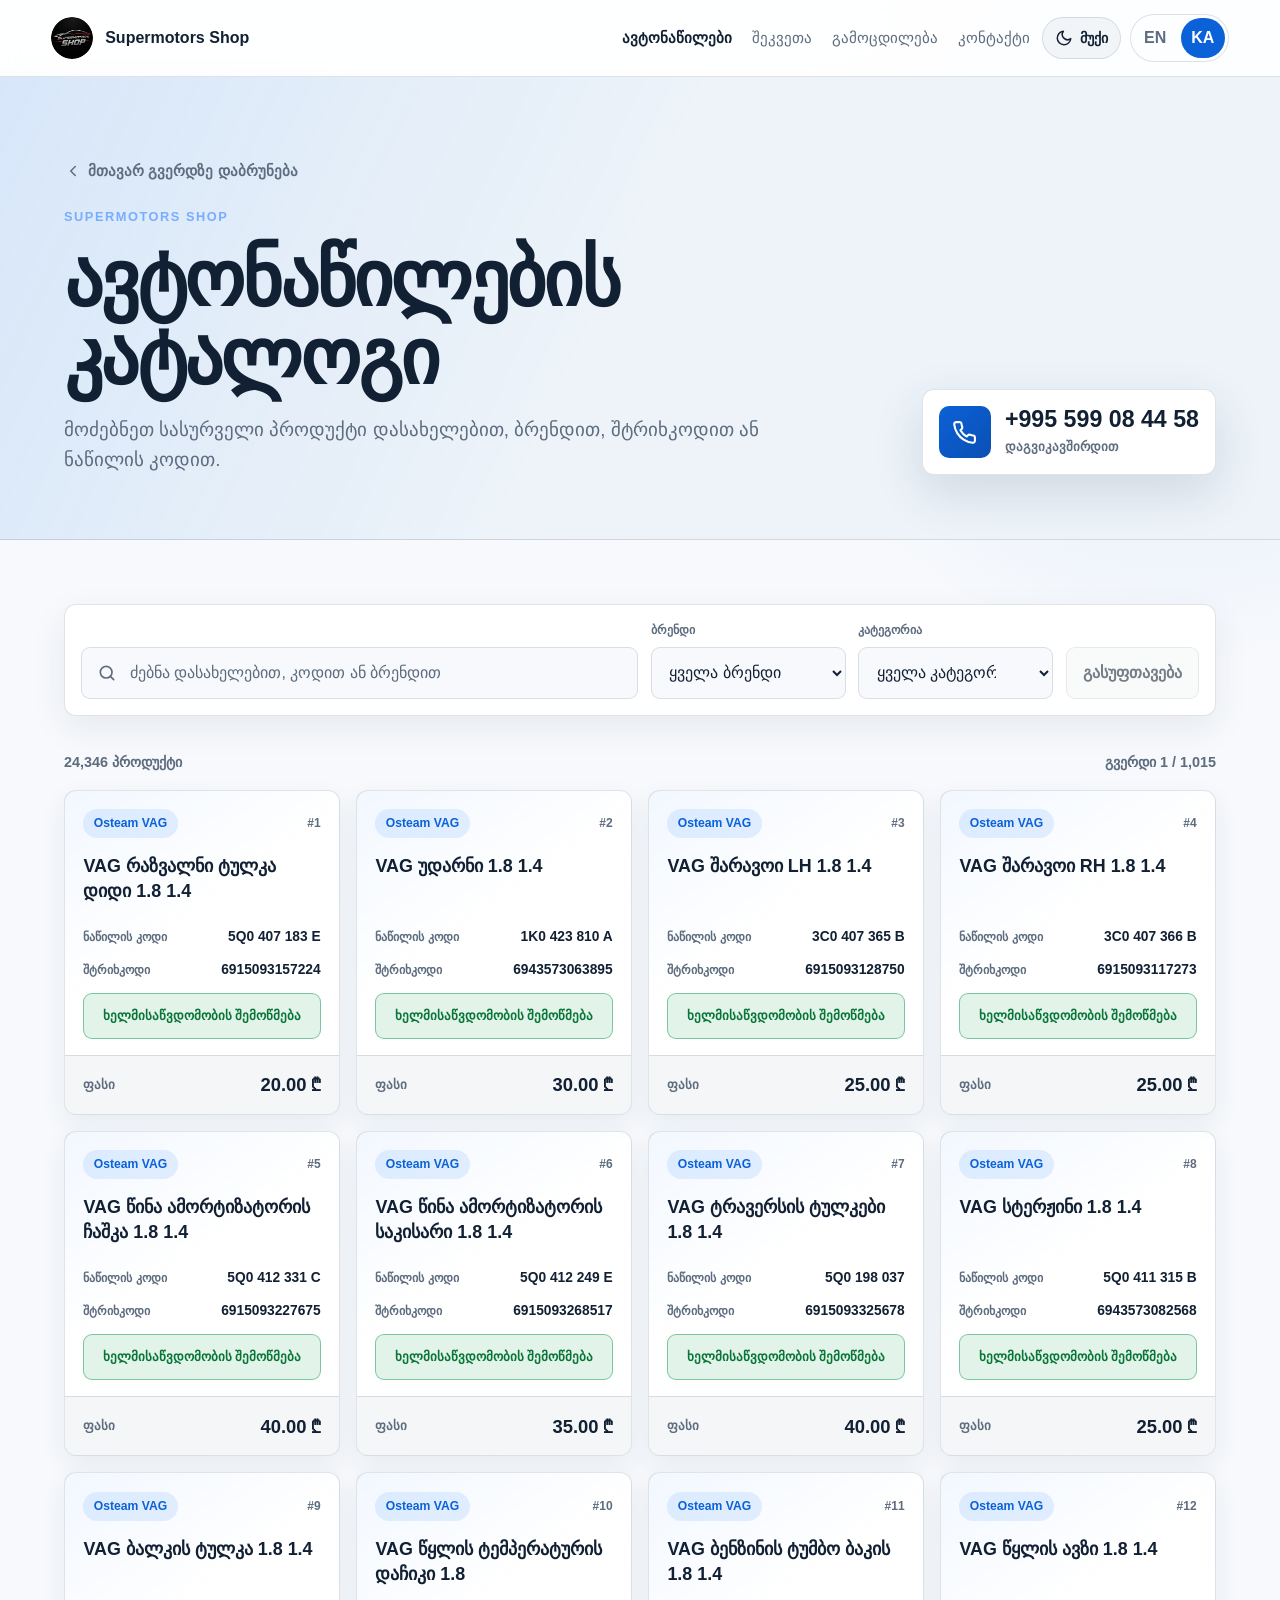
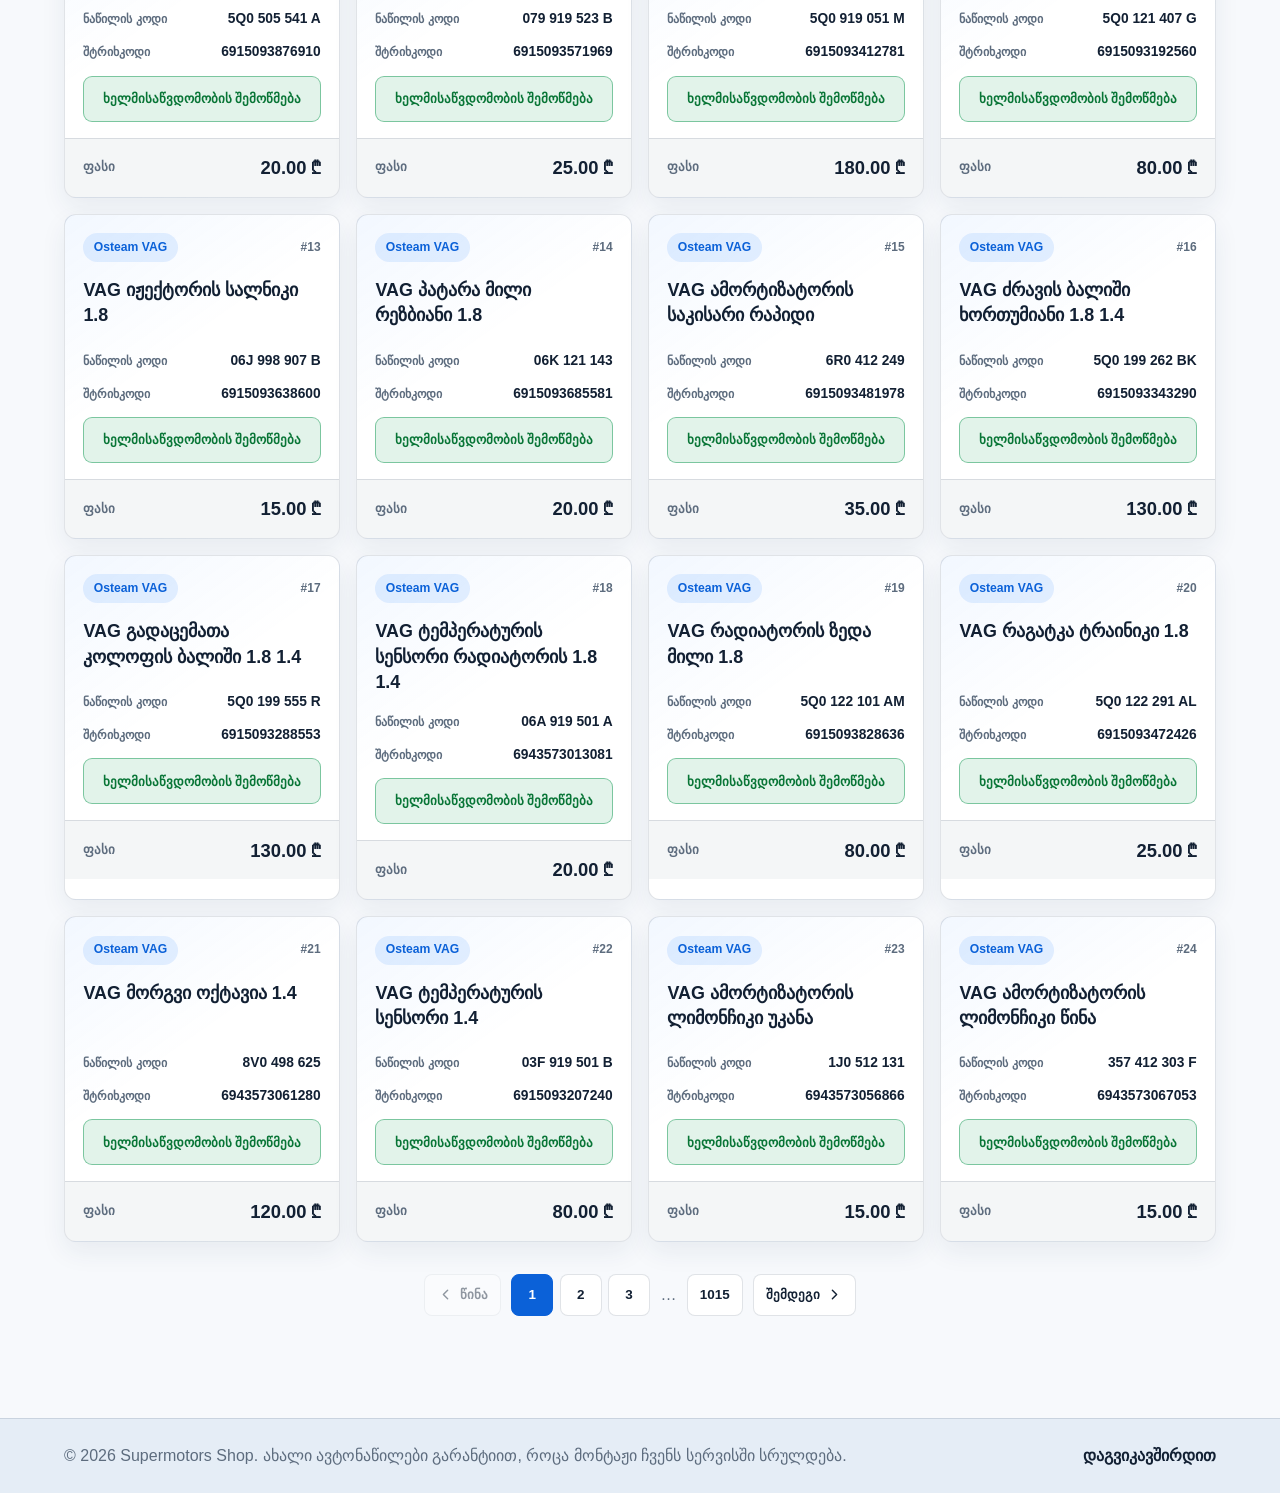
==== commit eb0cc530: "Add category filtering to product catalog" ====
--- a/products.html
+++ b/products.html
@@ -15,6 +15,7 @@
       function gtag(){dataLayer.push(arguments);}
       gtag('js', new Date());
       gtag('config', 'AW-18183969448');
+      gtag('config', 'G-JWGBWH7CWG');
       function gtag_report_conversion() {
         gtag('event', 'conversion', {
           'send_to': 'AW-18183969448/gtrECLiO99AcEKi15d5D',
@@ -32,7 +33,7 @@
       }
     </script>
     <link rel="stylesheet" href="style.css?v=10" />
-    <link rel="stylesheet" href="products.css?v=2" />
+    <link rel="stylesheet" href="products.css?v=3" />
     <link rel="icon" href="mnt/data/shop.png" />
   </head>
   <body class="products-body">
@@ -123,6 +124,13 @@
             </select>
           </label>
 
+          <label class="catalog-filter" for="category-filter">
+            <span>კატეგორია</span>
+            <select id="category-filter" disabled>
+              <option value="">ყველა კატეგორია</option>
+            </select>
+          </label>
+
           <button id="clear-filters" class="clear-filters" type="button" disabled>გასუფთავება</button>
         </div>
 
@@ -141,7 +149,7 @@
             <path d="m20 20-4-4" />
           </svg>
           <h2>პროდუქტი ვერ მოიძებნა</h2>
-          <p>შეცვალეთ საძიებო სიტყვა ან ბრენდის ფილტრი.</p>
+          <p>შეცვალეთ საძიებო სიტყვა, კატეგორია ან ბრენდის ფილტრი.</p>
         </div>
 
         <nav class="catalog-pagination" aria-label="კატალოგის გვერდები">
@@ -172,6 +180,6 @@
 
     <script src="script.js?v=16"></script>
     <script src="vendor/xlsx.full.min.js"></script>
-    <script src="products.js?v=4"></script>
+    <script src="products.js?v=5"></script>
   </body>
 </html>
--- a/products.css
+++ b/products.css
@@ -522,7 +522,23 @@
   }
 
   .catalog-toolbar {
-    grid-template-columns: minmax(260px, 1fr) minmax(190px, 0.35fr) auto;
+    grid-template-columns: repeat(2, minmax(0, 1fr));
+  }
+
+  .catalog-search,
+  .clear-filters {
+    grid-column: 1 / -1;
+  }
+}
+
+@media (min-width: 1100px) {
+  .catalog-toolbar {
+    grid-template-columns: minmax(280px, 1fr) repeat(2, minmax(170px, 0.35fr)) auto;
+  }
+
+  .catalog-search,
+  .clear-filters {
+    grid-column: auto;
   }
 }
 
